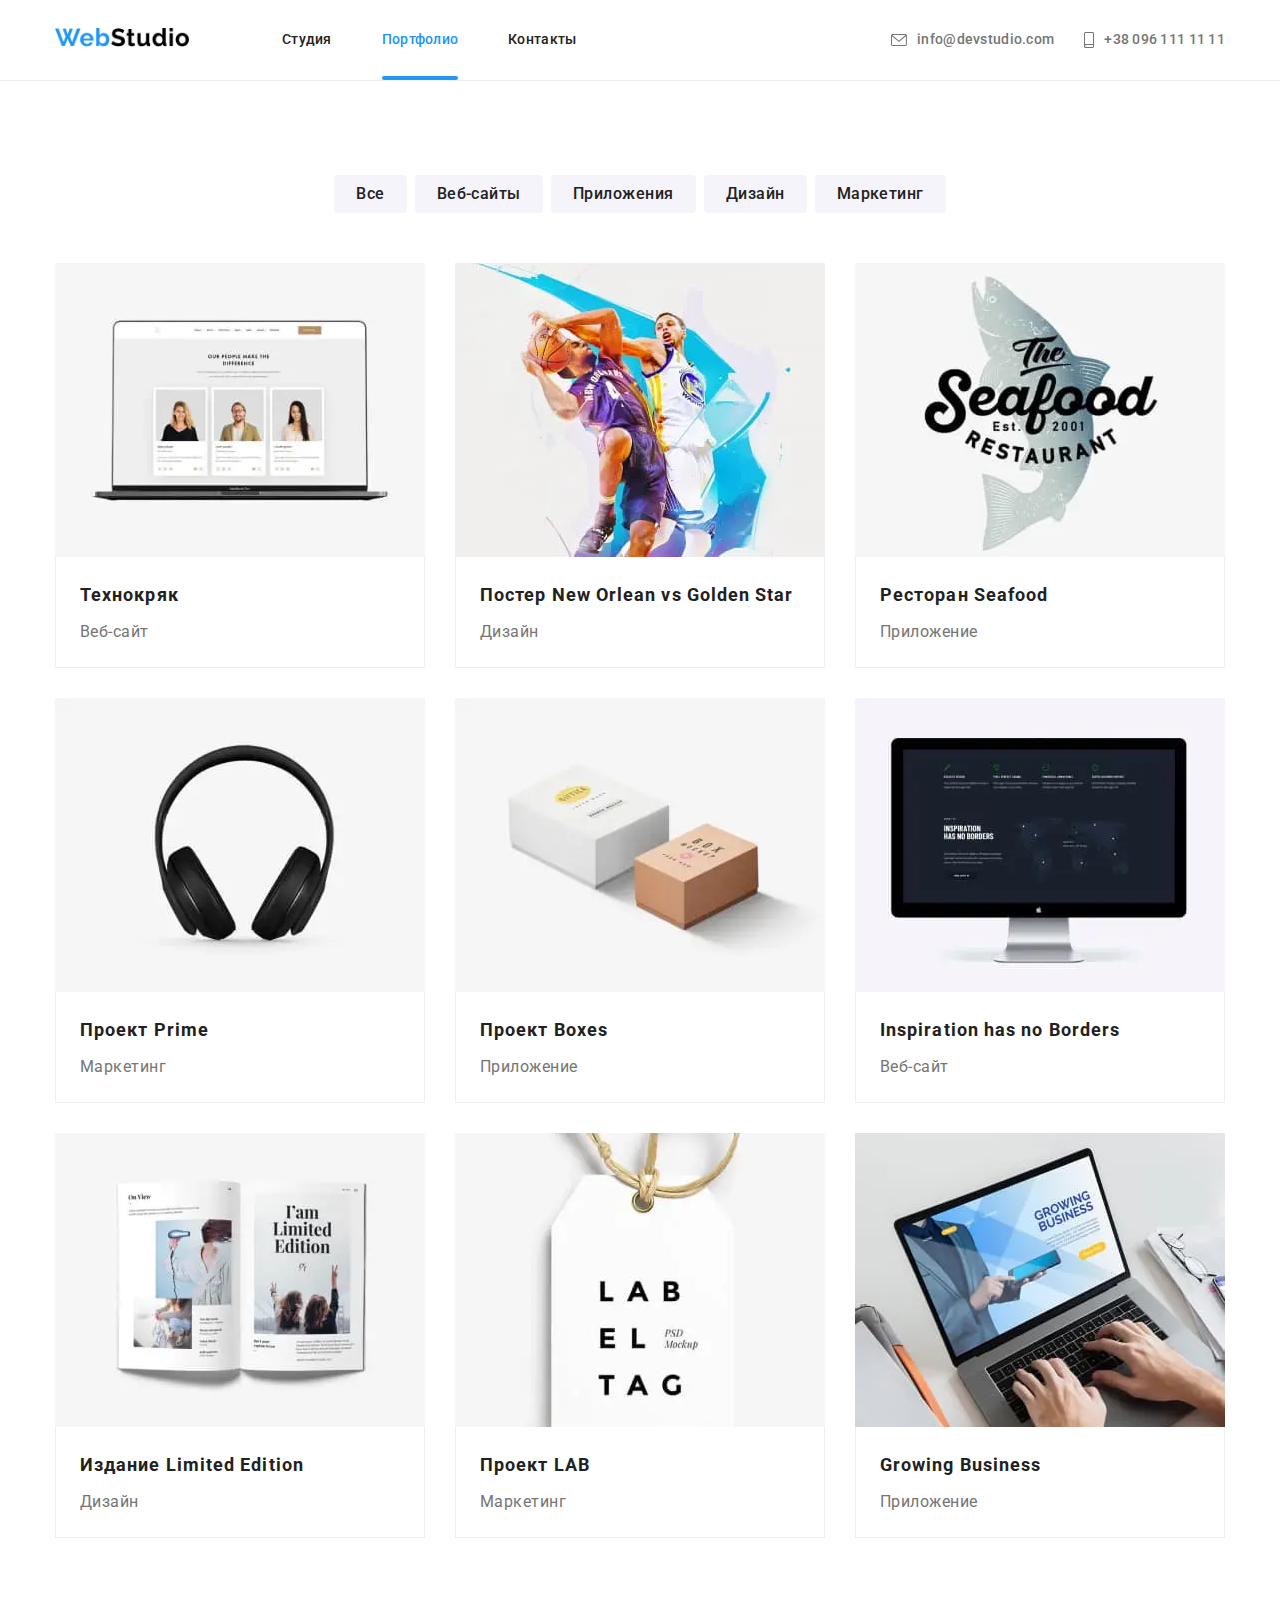
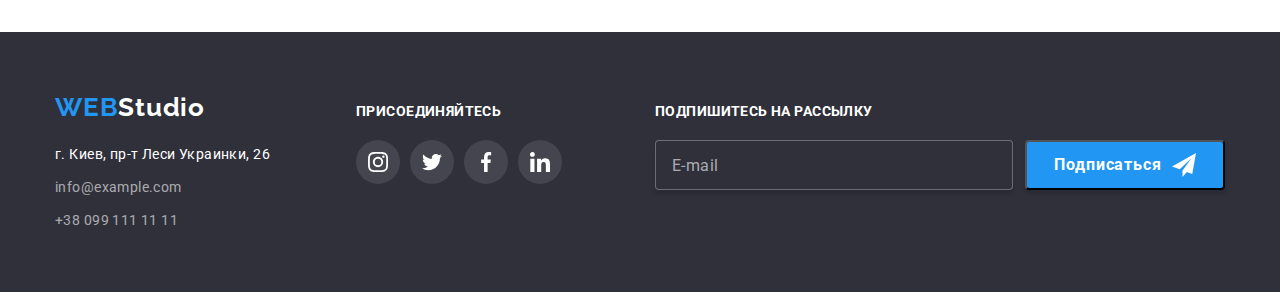
==== portfolio.html @ 41af7246 "try 1" ====
<!DOCTYPE html>
<html lang="ru">
  <head>
    <meta charset="UTF-8" />
    <meta name="viewport" content="width=device-width, initial-scale=1.0" />
    <title>Портфолио</title>
    <link rel="preconnect" href="https://fonts.gstatic.com" />
    <link href="https://fonts.googleapis.com/css2?family=Roboto:wght@100;400;500;700;900&display=swap" rel="stylesheet" />
    <link href="https://fonts.googleapis.com/css2?family=Raleway:wght@700&display=swap" rel="stylesheet" />
    <link rel="stylesheet" href="./css/mobile-first.min.css" />
  </head>
  <body>
    <!-- Шапка сайта -->
    <header class="header-border">
      <div class="container header">
        <!-- Логотип сайта-->
        <nav class="nav">
          <a href="./index.html"><img class="nav--logo" src="./images/WebStudio.jpg" alt="Logo" width="134" /></a>
          <button type="button" class="nav--button" aria-expanded="false" aria-controls="container-menu" data-menu-button>
            <svg class="nav--icon" width="40px" height="40px" aria-label="переключатель меню">
              <use class="nav--icon-menu" href="./images/menu-burger.svg#icon-menu_40px"></use>
              <use class="nav--icon-close" href="./images/menu-burger.svg#icon-close_40px"></use>
            </svg>
          </button>

          <!--Навигация по сайту-->
          <div class="container-menu" id="container-menu" data-menu>
            <div class="main-nav">
              <ul class="main-nav--list">
                <li class="main-nav--item"><a class="main-nav--link" href="./index.html">Студия</a></li>
                <li class="main-nav--item"><a class="main-nav--link main-nav--link_active" href="./portfolio.html">Портфолио</a></li>
                <li class="main-nav--item"><a class="main-nav--link" href="">Контакты</a></li>
              </ul>
            </div>
            <address class="contacts-header">
              <a class="contacts-header--link" href="mailto:info@devstudio.com">
                <svg class="contacts-header--icon envelope" width="16px" height="11px">
                  <use href="./images/symbol.svg#icon-envelope"></use>
                </svg>
                info@devstudio.com</a
              >
              <a class="contacts-header--link" href="tel:+380961111111">
                <svg class="contacts-header--icon smartphone" width="10px" height="15px">
                  <use href="./images/symbol.svg#icon-smartphone"></use>
                </svg>
                +38 096 111 11 11</a
              >
            </address>
          </div>
        </nav>
      </div>
    </header>
    <main class="portfolio">
      <div class="container">
        <h1 class="portfolio--title">Примеры работ</h1>
        <!-- Фильтр-->
        <div class="portfolio--buttons">
          <button class="portfolio--button" type="button">Все</button>
          <button class="portfolio--button" type="button">Веб-сайты</button>
          <button class="portfolio--button" type="button">Приложения</button>
          <button class="portfolio--button" type="button">Дизайн</button>
          <button class="portfolio--button" type="button">Маркетинг</button>
        </div>

        <!-- Галерея работ -->

        <h2 class="galery--title">Галерея работ</h2>
        <ul class="galery--list">
          <li class="galery--item">
            <a class="galery--link" href="##">
              <div class="description">
                <picture>
                  <source
                    srcset="./images/tehnokryak-370@1x.webp 1x, ./images/tehnokryak-370@2x.webp 2x"
                    media="(min-width:1200px)"
                    type="image/webp"
                  />

                  <source srcset="./images/tehnokryak-370@1x.jpg 1x, ./images/tehnokryak-370@2x.jpg 2x" media="(min-width:1200px)" />

                  <source
                    srcset="./images/tehnokryak-354@1x.webp 1x, ./images/tehnokryak-354@2x.webp 2x"
                    media="(min-width:768px)"
                    type="image/webp"
                  />

                  <source srcset="./images/tehnokryak-354@1x.jpg 1x, ./images/tehnokryak-354@2x.jpg 2x" media="(min-width:768px)" />

                  <source
                    srcset="./images/tehnokryak-450@1x.webp 1x, ./images/tehnokryak-450@2x.webp 2x"
                    media="(max-width:767px)"
                    type="image/webp"
                  />

                  <source srcset="./images/tehnokryak-450@1x.jpg 1x, ./images/tehnokryak-450@2x.jpg 2x" media="(max-width:767px)" />

                  <img src="./images/tehnokryak-450@1x.jpg" width="100%" alt="Технокряк" />
                </picture>
                <div class="description--info">
                  <p class="description--text">
                    Технокряк это современная площадка распространения коронавируса. Компании используют эту платформу для цифрового шпионажа и атак
                    на защищённые сервера конкурентов.
                  </p>
                </div>
              </div>
              <div class="galery--signature">
                <h3 class="galery--second-title">Технокряк</h3>
                <p class="galery--text">Веб-сайт</p>
              </div>
            </a>
          </li>
          <li class="galery--item">
            <a class="galery--link" href="##">
              <div class="description">
                <picture>
                  <source srcset="./images/nba-370@1x.webp 1x, ./images/nba-370@2x.webp 2x" media="(min-width:1200px)" type="image/webp" />

                  <source srcset="./images/nba-370@1x.jpg 1x, ./images/nba-370@2x.jpg 2x" media="(min-width:1200px)" />

                  <source srcset="./images/nba-354@1x.webp 1x, ./images/nba-354@2x.webp 2x" media="(min-width:768px)" type="image/webp" />

                  <source srcset="./images/nba-354@1x.jpg 1x, ./images/nba-354@2x.jpg 2x" media="(min-width:768px)" />

                  <source srcset="./images/nba-450@1x.webp 1x, ./images/nba-450@2x.webp 2x" media="(max-width:767px)" type="image/webp" />

                  <source srcset="./images/nba-450@1x.jpg 1x, ./images/nba-450@2x.jpg 2x" media="(max-width:767px)" />

                  <img src="./images/nba-450@1x.jpg" width="100%" alt="НБА" />
                </picture>
                <div class="description--info">
                  <p class="description--text">
                    Технокряк это современная площадка распространения коронавируса. Компании используют эту платформу для цифрового шпионажа и атак
                    на защищённые сервера конкурентов.
                  </p>
                </div>
              </div>
              <div class="galery--signature">
                <h3 class="galery--second-title">Постер New Orlean vs Golden Star</h3>
                <p class="galery--text">Дизайн</p>
              </div>
            </a>
          </li>
          <li class="galery--item">
            <a class="galery--link" href="##">
              <div class="description">
                <picture>
                  <source srcset="./images/seafood-370@1x.webp 1x, ./images/seafood-370@2x.webp 2x" media="(min-width:1200px)" type="image/webp" />

                  <source srcset="./images/seafood-370@1x.jpg 1x, ./images/seafood-370@2x.jpg 2x" media="(min-width:1200px)" />

                  <source srcset="./images/seafood-354@1x.webp 1x, ./images/seafood-354@2x.webp 2x" media="(min-width:768px)" type="image/webp" />

                  <source srcset="./images/seafood-354@1x.jpg 1x, ./images/seafood-354@2x.jpg 2x" media="(min-width:768px)" />

                  <source srcset="./images/seafood-450@1x.webp 1x, ./images/seafood-450@2x.webp 2x" media="(max-width:767px)" type="image/webp" />

                  <source srcset="./images/seafood-450@1x.jpg 1x, ./images/seafood-450@2x.jpg 2x" media="(max-width:767px)" />

                  <img src="./images/seafood-450@1x.jpg" width="100%" alt="ресторан" />
                </picture>
                <div class="description--info">
                  <p class="description--text">
                    Технокряк это современная площадка распространения коронавируса. Компании используют эту платформу для цифрового шпионажа и атак
                    на защищённые сервера конкурентов.
                  </p>
                </div>
              </div>

              <div class="galery--signature">
                <h3 class="galery--second-title">Ресторан Seafood</h3>
                <p class="galery--text">Приложение</p>
              </div>
            </a>
          </li>
          <li class="galery--item">
            <a class="galery--link" href="##">
              <div class="description">
                <picture>
                  <source srcset="./images/prime-370@1x.webp 1x, ./images/prime-370@2x.webp 2x" media="(min-width:1200px)" type="image/webp" />

                  <source srcset="./images/prime-370@1x.jpg 1x, ./images/prime-370@2x.jpg 2x" media="(min-width:1200px)" />

                  <source srcset="./images/prime-354@1x.webp 1x, ./images/prime-354@2x.webp 2x" media="(min-width:768px)" type="image/webp" />

                  <source srcset="./images/prime-354@1x.jpg 1x, ./images/prime-354@2x.jpg 2x" media="(min-width:768px)" />

                  <source srcset="./images/prime-450@1x.webp 1x, ./images/prime-450@2x.webp 2x" media="(max-width:767px)" type="image/webp" />

                  <source srcset="./images/prime-450@1x.jpg 1x, ./images/prime-450@2x.jpg 2x" media="(max-width:767px)" />

                  <img src="./images/prime-450@1x.jpg" width="100%" alt="наушники" />
                </picture>
                <div class="description--info">
                  <p class="description--text">
                    Технокряк это современная площадка распространения коронавируса. Компании используют эту платформу для цифрового шпионажа и атак
                    на защищённые сервера конкурентов.
                  </p>
                </div>
              </div>
              <div class="galery--signature">
                <h3 class="galery--second-title">Проект Prime</h3>
                <p class="galery--text">Маркетинг</p>
              </div>
            </a>
          </li>
          <li class="galery--item">
            <a class="galery--link" href="##">
              <div class="description">
                <picture>
                  <source srcset="./images/boxes-370@1x.webp 1x, ./images/boxes-370@2x.webp 2x" media="(min-width:1200px)" type="image/webp" />

                  <source srcset="./images/boxes-370@1x.jpg 1x, ./images/boxes-370@2x.jpg 2x" media="(min-width:1200px)" />

                  <source srcset="./images/boxes-354@1x.webp 1x, ./images/boxes-354@2x.webp 2x" media="(min-width:768px)" type="image/webp" />

                  <source srcset="./images/boxes-354@1x.jpg 1x, ./images/boxes-354@2x.jpg 2x" media="(min-width:768px)" />

                  <source srcset="./images/boxes-450@1x.webp 1x, ./images/boxes-450@2x.webp 2x" media="(max-width:767px)" type="image/webp" />

                  <source srcset="./images/boxes-450@1x.jpg 1x, ./images/boxes-450@2x.jpg 2x" media="(max-width:767px)" />

                  <img src="./images/boxes-450@1x.jpg" width="100%" alt="коробки" />
                </picture>
                <div class="description--info">
                  <p class="description--text">
                    Технокряк это современная площадка распространения коронавируса. Компании используют эту платформу для цифрового шпионажа и атак
                    на защищённые сервера конкурентов.
                  </p>
                </div>
              </div>
              <div class="galery--signature">
                <h3 class="galery--second-title">Проект Boxes</h3>
                <p class="galery--text">Приложение</p>
              </div>
            </a>
          </li>
          <li class="galery--item">
            <a class="galery--link" href="##">
              <div class="description">
                <picture>
                  <source
                    srcset="./images/inspiration-370@1x.webp 1x, ./images/inspiration-370@2x.webp 2x"
                    media="(min-width:1200px)"
                    type="image/webp"
                  />

                  <source srcset="./images/inspiration-370@1x.jpg 1x, ./images/inspiration-370@2x.jpg 2x" media="(min-width:1200px)" />

                  <source
                    srcset="./images/inspiration-354@1x.webp 1x, ./images/inspiration-354@2x.webp 2x"
                    media="(min-width:768px)"
                    type="image/webp"
                  />

                  <source srcset="./images/inspiration-354@1x.jpg 1x, ./images/inspiration-354@2x.jpg 2x" media="(min-width:768px)" />

                  <source
                    srcset="./images/inspiration-450@1x.webp 1x, ./images/inspiration-450@2x.webp 2x"
                    media="(max-width:767px)"
                    type="image/webp"
                  />

                  <source srcset="./images/inspiration-450@1x.jpg 1x, ./images/inspiration-450@2x.jpg 2x" media="(max-width:767px)" />

                  <img src="./images/inspiration-450@1x.jpg" width="100%" alt="моноблок" />
                </picture>
                <div class="description--info">
                  <p class="description--text">
                    Технокряк это современная площадка распространения коронавируса. Компании используют эту платформу для цифрового шпионажа и атак
                    на защищённые сервера конкурентов.
                  </p>
                </div>
              </div>
              <div class="galery--signature">
                <h3 class="galery--second-title">Inspiration has no Borders</h3>
                <p class="galery--text">Веб-сайт</p>
              </div>
            </a>
          </li>
          <li class="galery--item">
            <a class="galery--link" href="##">
              <div class="description">
                <picture>
                  <source srcset="./images/limited-370@1x.webp 1x, ./images/limited-370@2x.webp 2x" media="(min-width:1200px)" type="image/webp" />

                  <source srcset="./images/limited-370@1x.jpg 1x, ./images/limited-370@2x.jpg 2x" media="(min-width:1200px)" />

                  <source srcset="./images/limited-354@1x.webp 1x, ./images/limited-354@2x.webp 2x" media="(min-width:768px)" type="image/webp" />

                  <source srcset="./images/limited-354@1x.jpg 1x, ./images/limited-354@2x.jpg 2x" media="(min-width:768px)" />

                  <source srcset="./images/limited-450@1x.webp 1x, ./images/limited-450@2x.webp 2x" media="(max-width:767px)" type="image/webp" />

                  <source srcset="./images/limited-450@1x.jpg 1x, ./images/limited-450@2x.jpg 2x" media="(max-width:767px)" />

                  <img src="./images/limited-450@1x.jpg" width="100%" alt="книга" />
                </picture>
                <div class="description--info">
                  <p class="description--text">
                    Технокряк это современная площадка распространения коронавируса. Компании используют эту платформу для цифрового шпионажа и атак
                    на защищённые сервера конкурентов.
                  </p>
                </div>
              </div>

              <div class="galery--signature">
                <h3 class="galery--second-title">Издание Limited Edition</h3>
                <p class="galery--text">Дизайн</p>
              </div>
            </a>
          </li>
          <li class="galery--item">
            <a class="galery--link" href="##">
              <div class="description">
                <picture>
                  <source srcset="./images/lab-370@1x.webp 1x, ./images/lab-370@2x.webp 2x" media="(min-width:1200px)" type="image/webp" />

                  <source srcset="./images/lab-370@1x.jpg 1x, ./images/lab-370@2x.jpg 2x" media="(min-width:1200px)" />

                  <source srcset="./images/lab-354@1x.webp 1x, ./images/lab-354@2x.webp 2x" media="(min-width:768px)" type="image/webp" />

                  <source srcset="./images/lab-354@1x.jpg 1x, ./images/lab-354@2x.jpg 2x" media="(min-width:768px)" />

                  <source srcset="./images/lab-450@1x.webp 1x, ./images/lab-450@2x.webp 2x" media="(max-width:767px)" type="image/webp" />

                  <source srcset="./images/lab-450@1x.jpg 1x, ./images/lab-450@2x.jpg 2x" media="(max-width:767px)" />

                  <img src="./images/lab-450@1x.jpg" width="100%" alt="этикетка" />
                </picture>
                <div class="description--info">
                  <p class="description--text">
                    Технокряк это современная площадка распространения коронавируса. Компании используют эту платформу для цифрового шпионажа и атак
                    на защищённые сервера конкурентов.
                  </p>
                </div>
              </div>

              <div class="galery--signature">
                <h3 class="galery--second-title">Проект LAB</h3>
                <p class="galery--text">Маркетинг</p>
              </div>
            </a>
          </li>
          <li class="galery--item">
            <a class="galery--link" href="##">
              <div class="description">
                <picture>
                  <source srcset="./images/growing-370@1x.webp 1x, ./images/growing-370@2x.webp 2x" media="(min-width:1200px)" type="image/webp" />

                  <source srcset="./images/growing-370@1x.jpg 1x, ./images/growing-370@2x.jpg 2x" media="(min-width:1200px)" />

                  <source srcset="./images/growing-354@1x.webp 1x, ./images/growing-354@2x.webp 2x" media="(min-width:768px)" type="image/webp" />

                  <source srcset="./images/growing-354@1x.jpg 1x, ./images/growing-354@2x.jpg 2x" media="(min-width:768px)" />

                  <source srcset="./images/growing-450@1x.webp 1x, ./images/growing-450@2x.webp 2x" media="(max-width:767px)" type="image/webp" />

                  <source srcset="./images/growing-450@1x.jpg 1x, ./images/growing-450@2x.jpg 2x" media="(max-width:767px)" />

                  <img src="./images/growing-450@1x.jpg" width="100%" alt="ноутбук" />
                </picture>
                <div class="description--info">
                  <p class="description--text">
                    Технокряк это современная площадка распространения коронавируса. Компании используют эту платформу для цифрового шпионажа и атак
                    на защищённые сервера конкурентов.
                  </p>
                </div>
              </div>

              <div class="galery--signature">
                <h3 class="galery--second-title">Growing Business</h3>
                <p class="galery--text">Приложение</p>
              </div>
            </a>
          </li>
        </ul>
      </div>
    </main>
    <!-- Подвал сайта-->
    <footer class="footer">
      <div class="container">
        <div class="footer--wrapper">
          <div class="footer--wrapper-second">
            <div class="block-address">
              <a class="footer--logo" href="./index.html"><span class="footer--design-logo">WEB</span>Studio</a>
              <address class="address">
                <p class="adress--text">г. Киев, пр-т Леси Украинки, 26</p>
                <a class="adress--link" href="mailto:info@example.com">info@example.com</a>
                <a class="adress--link" href="tel:+380991111111">+38 099 111 11 11</a>
              </address>
            </div>
            <div class="social">
              <h3 class="social--title">присоединяйтесь</h3>
              <a class="social--link" href="">
                <svg class="social--icon" width="20px" height="20">
                  <use href="./images/symbol.svg#icon-instagram-1"></use>
                </svg>
              </a>
              <a class="social--link" href="">
                <svg class="social--icon" width="20px" height="20">
                  <use href="./images/symbol.svg#icon-twitter-1"></use>
                </svg>
              </a>
              <a class="social--link" href="">
                <svg class="social--icon" width="20px" height="20">
                  <use href="./images/symbol.svg#icon-facebook-1"></use>
                </svg>
              </a>
              <a class="social--link" href="">
                <svg class="social--icon" width="20px" height="20">
                  <use href="./images/symbol.svg#icon-linkedin-1"></use>
                </svg>
              </a>
            </div>
          </div>
          <div class="subscription">
            <b class="subscription--text">Подпишитесь на рассылку</b>
            <form action="" class="subscription--form">
              <input type="email" name="email" placeholder="E-mail" class="subscription--email" />
              <button class="subscription--button" type="submit">Подписаться</button>
            </form>
          </div>
        </div>
      </div>
    </footer>
    <script src="./js/menu.js"></script>
  </body>
</html>
---- css/mobile-first.min.css ----
/*! modern-normalize v1.0.0 | MIT License | https://github.com/sindresorhus/modern-normalize */*,*::before,*::after{-webkit-box-sizing:border-box;box-sizing:border-box}:root{-moz-tab-size:4;-o-tab-size:4;tab-size:4}html{line-height:1.15;-webkit-text-size-adjust:100%}body{margin:0}body{font-family:system-ui,-apple-system,"Segoe UI",Roboto,Helvetica,Arial,sans-serif,"Apple Color Emoji","Segoe UI Emoji"}hr{height:0;color:inherit}abbr[title]{-webkit-text-decoration:underline dotted;text-decoration:underline dotted}b,strong{font-weight:bolder}code,kbd,samp,pre{font-family:ui-monospace, SFMono-Regular, Consolas, 'Liberation Mono', Menlo, monospace;font-size:1em}small{font-size:80%}sub,sup{font-size:75%;line-height:0;position:relative;vertical-align:baseline}sub{bottom:-0.25em}sup{top:-0.5em}table{text-indent:0;border-color:inherit}button,input,optgroup,select,textarea{font-family:inherit;font-size:100%;line-height:1.15;margin:0}button,select{text-transform:none}button,[type='button'],[type='reset'],[type='submit']{-webkit-appearance:button}::-moz-focus-inner{border-style:none;padding:0}:-moz-focusring{outline:1px dotted ButtonText}:-moz-ui-invalid{box-shadow:none}legend{padding:0}progress{vertical-align:baseline}::-webkit-inner-spin-button,::-webkit-outer-spin-button{height:auto}[type='search']{-webkit-appearance:textfield;outline-offset:-2px}::-webkit-search-decoration{-webkit-appearance:none}::-webkit-file-upload-button{-webkit-appearance:button;font:inherit}summary{display:list-item}ul{list-style:none}a{text-decoration:none}body{font-family:Roboto,sans-serif}.footer--logo,.header--logo{font-family:Raleway,sans-serif}.container{max-width:480px;padding-left:15px;padding-right:15px;margin-left:auto;margin-right:auto}@media screen and (min-width: 768px){.container{max-width:768px}}@media screen and (min-width: 1200px){.container{max-width:1200px}}body.modal-open{overflow:hidden}.header-border{border-bottom:1px solid #ececec}.container.header{position:relative;padding-top:16px;padding-bottom:16px}@media screen and (min-width: 768px){.container.header{padding-top:0;padding-bottom:0}}.header--design-logo{color:#2196f3}.header--logo{display:inline-block;color:#000000;font-style:normal;font-weight:700;font-size:24px;line-height:1.17;letter-spacing:0.03em}@media screen and (min-width: 1200px){.header--logo{font-size:26px;line-height:1.19}}.nav--icon-close{display:none}.nav--button.is-open .nav--icon-close{display:block}.nav--button.is-open .nav--icon-menu{display:none}.container-menu{z-index:9;background:#ffffff}@media screen and (max-width: 767px){.container-menu{display:none;position:absolute;top:100%;left:0;width:100%;padding-top:60px;padding-bottom:60px;text-align:center;-webkit-box-shadow:0px 4px 8px rgba(0,0,0,0.04),0px 2px 4px rgba(0,0,0,0.08),0px 1px 3px rgba(0,0,0,0.16);box-shadow:0px 4px 8px rgba(0,0,0,0.04),0px 2px 4px rgba(0,0,0,0.08),0px 1px 3px rgba(0,0,0,0.16)}.container-menu.is-open{display:block}}@media screen and (min-width: 768px){.container-menu{display:-webkit-box;display:-ms-flexbox;display:flex;-webkit-box-flex:1;-ms-flex-positive:1;flex-grow:1}}.nav{display:-webkit-box;display:-ms-flexbox;display:flex;-webkit-box-align:center;-ms-flex-align:center;align-items:center;-webkit-box-pack:justify;-ms-flex-pack:justify;justify-content:space-between}.nav--button{display:-webkit-inline-box;display:-ms-inline-flexbox;display:inline-flex;margin:0;padding:0;background-position:center;border:none;background-color:transparent}.nav--button:hover,.nav--button:focus{color:#2196f3}@media screen and (min-width: 768px){.nav--button{display:none}}.nav--icon{display:block;background-position:50% 50%;-webkit-box-pack:center;-ms-flex-pack:center;justify-content:center;text-align:center;fill:currentColor}.main-nav--list{margin:0;padding:0}@media screen and (min-width: 768px){.main-nav--list{display:-webkit-box;display:-ms-flexbox;display:flex;margin-left:88px}}@media screen and (min-width: 1200px){.main-nav--list{margin-left:93px}}@media screen and (min-width: 768px){.main-nav--item{margin-right:50px}.main-nav--item:last-child{margin-right:0}}.main-nav--link{display:inline-block;padding-bottom:12px;margin-bottom:40px;font-weight:500;font-size:18px;line-height:1.17;letter-spacing:0.02em;color:#212121;-webkit-transition:250ms cubic-bezier(0.4, 0, 0.2, 1);transition:250ms cubic-bezier(0.4, 0, 0.2, 1)}.main-nav--link:hover,.main-nav--link:focus{color:#2196f3}@media screen and (min-width: 768px){.main-nav--link{display:block;padding-top:32px;padding-bottom:32px;margin:0;font-size:14px;line-height:1.14}}.main-nav--link_active{color:#2196f3;position:relative}.main-nav--link_active::after{position:absolute;content:'';width:100%;height:4px;left:0;bottom:0;background:#2196f3;border-radius:2px}@media screen and (min-width: 768px){.contacts-header{margin-left:84px;margin-top:21px}}@media screen and (min-width: 1200px){.contacts-header{display:-webkit-box;display:-ms-flexbox;display:flex;margin-left:auto;margin-top:0}}.contacts-header--link{display:block;font-style:normal;font-weight:500;font-size:18px;line-height:1.17;letter-spacing:0.02em;color:#757575}.contacts-header--link:first-child{margin-top:20px;margin-bottom:16px}@media screen and (min-width: 768px){.contacts-header--link{font-size:12px;-webkit-transition:250ms cubic-bezier(0.4, 0, 0.2, 1);transition:250ms cubic-bezier(0.4, 0, 0.2, 1)}.contacts-header--link:first-child{margin-top:0;margin-bottom:10px}}@media screen and (min-width: 1200px){.contacts-header--link{display:-webkit-box;display:-ms-flexbox;display:flex;-webkit-box-align:center;-ms-flex-align:center;align-items:center;font-size:14px;line-height:1.14;-webkit-transition:250ms cubic-bezier(0.4, 0, 0.2, 1);transition:250ms cubic-bezier(0.4, 0, 0.2, 1)}.contacts-header--link:first-child{margin-bottom:0}.contacts-header--link+.contacts-header--link{margin-left:30px}.contacts-header--link:hover,.contacts-header--link:focus{color:#2196f3}}.contacts-header--icon{margin-right:6px;fill:currentColor}@media screen and (min-width: 768px){.contacts-header--icon{margin-right:4px}.contacts-header--icon.envelope{width:14px;height:10px}.contacts-header--icon.smartphone{width:10px;height:14px}}@media screen and (min-width: 1200px){.contacts-header--icon{margin-right:10px;fill:currentColor}.contacts-header--icon.envelope{width:16px;height:12px}.contacts-header--icon.smartphone{width:10px;height:16px}}.hero{margin-left:auto;margin-right:auto;padding:118px 0px;background-image:-webkit-gradient(linear, left top, left bottom, from(rgba(47,48,58,0.4)), to(rgba(47,48,58,0.4))),url("../images/hero-480@1x.jpg");background-image:linear-gradient(rgba(47,48,58,0.4), rgba(47,48,58,0.4)),url("../images/hero-480@1x.jpg");max-width:1600px;background-repeat:no-repeat;background-size:cover;text-align:center}@media screen and (min-width: 1200px){.hero{padding:200px 0px}}@media screen and (min-width: 769px){.hero{background-image:-webkit-gradient(linear, left top, left bottom, from(rgba(47,48,58,0.4)), to(rgba(47,48,58,0.4))),url("../images/hero-1600@1x.jpg");background-image:linear-gradient(rgba(47,48,58,0.4), rgba(47,48,58,0.4)),url("../images/hero-1600@1x.jpg")}}@media screen and (min-width: 481px) and (max-width: 768px){.hero{background-image:-webkit-gradient(linear, left top, left bottom, from(rgba(47,48,58,0.4)), to(rgba(47,48,58,0.4))),url("../images/hero-768@1x.jpg");background-image:linear-gradient(rgba(47,48,58,0.4), rgba(47,48,58,0.4)),url("../images/hero-768@1x.jpg")}}@media screen and (min-device-pixel-ratio: 2), screen and (-webkit-min-device-pixel-ratio: 2), screen and (min-resolution: 192dpi), screen and (min-resolution: 2dppx){.hero{background-image:-webkit-gradient(linear, left top, left bottom, from(rgba(47,48,58,0.4)), to(rgba(47,48,58,0.4))),url("../images/hero-480@2x.jpg");background-image:linear-gradient(rgba(47,48,58,0.4), rgba(47,48,58,0.4)),url("../images/hero-480@2x.jpg")}}@media screen and (min-device-pixel-ratio: 2) and (min-width: 481px) and (max-width: 768px), screen and (-webkit-min-device-pixel-ratio: 2) and (min-width: 481px) and (max-width: 768px), screen and (min-resolution: 192dpi) and (min-width: 481px) and (max-width: 768px), screen and (min-resolution: 2dppx) and (min-width: 481px) and (max-width: 768px){.hero{background-image:-webkit-gradient(linear, left top, left bottom, from(rgba(47,48,58,0.4)), to(rgba(47,48,58,0.4))),url("../images/hero-768@2x.jpg");background-image:linear-gradient(rgba(47,48,58,0.4), rgba(47,48,58,0.4)),url("../images/hero-768@2x.jpg")}}@media screen and (min-device-pixel-ratio: 2) and (min-width: 769px), screen and (-webkit-min-device-pixel-ratio: 2) and (min-width: 769px), screen and (min-resolution: 192dpi) and (min-width: 769px), screen and (min-resolution: 2dppx) and (min-width: 769px){.hero{background-image:-webkit-gradient(linear, left top, left bottom, from(rgba(47,48,58,0.4)), to(rgba(47,48,58,0.4))),url("../images/hero-1600@2x.jpg");background-image:linear-gradient(rgba(47,48,58,0.4), rgba(47,48,58,0.4)),url("../images/hero-1600@2x.jpg")}}@media screen and (min-device-pixel-ratio: 3), screen and (-webkit-min-device-pixel-ratio: 3), screen and (min-resolution: 288dpi), screen and (min-resolution: 3dppx){.hero{background-image:-webkit-gradient(linear, left top, left bottom, from(rgba(47,48,58,0.4)), to(rgba(47,48,58,0.4))),url("../images/hero-480@3x.jpg");background-image:linear-gradient(rgba(47,48,58,0.4), rgba(47,48,58,0.4)),url("../images/hero-480@3x.jpg")}}@media screen and (min-device-pixel-ratio: 3) and (min-width: 481px) and (max-width: 768px), screen and (-webkit-min-device-pixel-ratio: 3) and (min-width: 481px) and (max-width: 768px), screen and (min-resolution: 288dpi) and (min-width: 481px) and (max-width: 768px), screen and (min-resolution: 3dppx) and (min-width: 481px) and (max-width: 768px){.hero{background-image:-webkit-gradient(linear, left top, left bottom, from(rgba(47,48,58,0.4)), to(rgba(47,48,58,0.4))),url("../images/hero-768@3x.jpg");background-image:linear-gradient(rgba(47,48,58,0.4), rgba(47,48,58,0.4)),url("../images/hero-768@3x.jpg")}}@media screen and (min-device-pixel-ratio: 3) and (min-width: 769px), screen and (-webkit-min-device-pixel-ratio: 3) and (min-width: 769px), screen and (min-resolution: 288dpi) and (min-width: 769px), screen and (min-resolution: 3dppx) and (min-width: 769px){.hero{background-image:-webkit-gradient(linear, left top, left bottom, from(rgba(47,48,58,0.4)), to(rgba(47,48,58,0.4))),url("../images/hero-1600@3x.jpg");background-image:linear-gradient(rgba(47,48,58,0.4), rgba(47,48,58,0.4)),url("../images/hero-1600@3x.jpg")}}.hero--title{margin-left:auto;margin-right:auto;margin-top:0px;margin-bottom:30px;max-width:360px;font-style:normal;font-weight:900;font-size:26px;line-height:1.62;letter-spacing:0.06em;text-transform:uppercase;color:#fff}@media screen and (min-width: 1200px){.hero--title{min-width:696px;font-size:44px;line-height:1.37}}.hero--button{padding:10px 32px;min-width:200px;border:none;border-radius:4px;color:#fff;background:#2196f3;-webkit-box-shadow:0px 4px 4px rgba(0,0,0,0.15);box-shadow:0px 4px 4px rgba(0,0,0,0.15);font-weight:700;font-size:16px;line-height:1.88;letter-spacing:0.06em}@media screen and (min-width: 1200px){.hero--button:hover,.hero--button:focus{outline:none;cursor:pointer}}.backdrop{padding:94px 15px;z-index:999;position:fixed;top:0;left:0;width:100%;height:100%;background-color:rgba(0,0,0,0.2);opacity:1;-webkit-transition:opacity 250ms cubic-bezier(0.4, 0, 0.2, 1);transition:opacity 250ms cubic-bezier(0.4, 0, 0.2, 1);overflow-y:scroll}@media screen and (min-width: 768px){.backdrop{padding:0}}.backdrop_is-hidden{opacity:0;pointer-events:none}.backdrop_is-hidden .modal{-webkit-transform:scale(0.8);transform:scale(0.8)}@media screen and (min-width: 768px){.backdrop_is-hidden .modal{-webkit-transform:translate(-50%, -50%) scale(0.8);transform:translate(-50%, -50%) scale(0.8)}}.modal{position:relative;padding:40px;background-color:#fff;border-radius:4px;-webkit-box-shadow:0px 1px 3px rgba(0,0,0,0.12),0px 1px 1px rgba(0,0,0,0.14),0px 2px 1px rgba(0,0,0,0.2);box-shadow:0px 1px 3px rgba(0,0,0,0.12),0px 1px 1px rgba(0,0,0,0.14),0px 2px 1px rgba(0,0,0,0.2);-webkit-transform:scale(1);transform:scale(1);-webkit-transition:250ms cubic-bezier(0.4, 0, 0.2, 1);transition:250ms cubic-bezier(0.4, 0, 0.2, 1)}@media screen and (min-width: 768px){.modal{position:absolute;top:50%;left:50%;width:450px;-webkit-transform:translate(-50%, -50%) scale(1);transform:translate(-50%, -50%) scale(1)}}@media screen and (min-width: 1200px){.modal{width:528px}}.modal--text{display:inline-block;margin-bottom:12px;font-style:bold;font-weight:700;font-size:20px;line-height:1.15;text-align:center;letter-spacing:0.03em;color:#212121}.modal--exit-btn{display:-webkit-box;display:-ms-flexbox;display:flex;position:absolute;top:0;right:0;margin-top:8px;margin-right:8px;width:30px;height:30px;border:1px solid rgba(0,0,0,0.1);border-radius:50%;background-color:#fff;cursor:pointer;-webkit-transition:250ms cubic-bezier(0.4, 0, 0.2, 1);transition:250ms cubic-bezier(0.4, 0, 0.2, 1)}.modal--exit-btn:hover,.modal--exit-btn:focus{color:#2196f3;cursor:pointer}.modal--icon{margin:auto;fill:currentColor}.input-block{position:relative}.input-block--icon{margin-left:12px;position:absolute;top:50%;left:0;-webkit-transform:translateY(-50%);transform:translateY(-50%)}.form{margin:auto}@media screen and (min-width: 1200px){.form{width:448px}}.form-section{margin-bottom:10px;text-align:left}.form-section--name{display:inline-block;margin-bottom:4px;font-style:normal;font-weight:400;font-size:12px;line-height:1.185;letter-spacing:0.01em;color:#757575}.input-block--input{padding-left:42px;border:1px solid rgba(33,33,33,0.2);-webkit-box-sizing:border-box;box-sizing:border-box;border-radius:4px;height:40px;width:100%}.input-block--input:focus{border:1px solid #2196f3;outline:none}.input-block--input:focus+.input-block--icon{fill:#2196f3}.form-section--textarea{resize:none;width:100%;height:120px;padding:12px 16px;border:1px solid rgba(33,33,33,0.2);-webkit-box-sizing:border-box;box-sizing:border-box;border-radius:4px}.form-section--textarea:focus{border:1px solid #2196f3;outline:none}.form-section--textarea::-webkit-input-placeholder{font-style:normal;font-weight:400;font-size:12px;line-height:1.166;letter-spacing:0.01em;color:rgba(117,117,117,0.5)}.form-section--textarea:-ms-input-placeholder{font-style:normal;font-weight:400;font-size:12px;line-height:1.166;letter-spacing:0.01em;color:rgba(117,117,117,0.5)}.form-section--textarea::-ms-input-placeholder{font-style:normal;font-weight:400;font-size:12px;line-height:1.166;letter-spacing:0.01em;color:rgba(117,117,117,0.5)}.form-section--textarea::placeholder{font-style:normal;font-weight:400;font-size:12px;line-height:1.166;letter-spacing:0.01em;color:rgba(117,117,117,0.5)}.checkbox{display:-webkit-box;display:-ms-flexbox;display:flex;margin-top:20px;margin-bottom:30px;-webkit-box-align:center;-ms-flex-align:center;align-items:center;font-weight:400;font-size:12px;line-height:1.16;letter-spacing:0.03em;color:#757575;-webkit-transition:250ms cubic-bezier(0.4, 0, 0.2, 1);transition:250ms cubic-bezier(0.4, 0, 0.2, 1)}@media screen and (min-width: 1200px){.checkbox{font-size:14px;line-height:1.72;-webkit-box-pack:center;-ms-flex-pack:center;justify-content:center}}.checkbox--input{appearance:none;-webkit-appearance:none;-moz-appearance:none}.checkbox--input:checked+.checkbox--custom-box{background-image:url(../images/icon-check-on.svg);background-size:contain;cursor:pointer;background-repeat:no-repeat}.checkbox--input:focus+.checkbox--custom-box{-webkit-box-sizing:content-box;box-sizing:content-box}.checkbox--custom-box{display:-webkit-inline-box;display:-ms-inline-flexbox;display:inline-flex;width:16px;height:15px;margin-right:7px;background-image:url(../images/icon-check-off.svg);fill:#212121;background-size:contain;background-repeat:no-repeat;cursor:pointer;-webkit-transition:250ms cubic-bezier(0.4, 0, 0.2, 1);transition:250ms cubic-bezier(0.4, 0, 0.2, 1)}.checkbox--link{color:#2196f3;text-decoration:underline;text-decoration-skip-ink:none}.form-btn{padding:10px 55px;font-style:normal;font-weight:700;font-size:16px;line-height:1.875;-webkit-box-align:center;-ms-flex-align:center;align-items:center;text-align:center;letter-spacing:0.06em;color:#fff;background:#2196f3;border:none;-webkit-box-shadow:0px 4px 4px rgba(0,0,0,0.15);box-shadow:0px 4px 4px rgba(0,0,0,0.15);border-radius:4px}.advantages{padding:60px 0px}@media screen and (min-width: 1200px){.advantages{padding:94px 0px}}.advantages--list{padding:0;margin:0}@media screen and (min-width: 768px){.advantages--list{display:-webkit-box;display:-ms-flexbox;display:flex;-ms-flex-wrap:wrap;flex-wrap:wrap}}.advantages--item{width:100%;margin-bottom:30px}@media screen and (min-width: 768px){.advantages--item{width:354px;margin-right:30px}}@media screen and (min-width: 768px) and (max-width: 1199px){.advantages--item:nth-child(2n){margin-right:0px}.advantages--item:nth-last-child(-n+2){margin-bottom:0}}@media screen and (min-width: 1200px){.advantages--item{width:270px;margin-bottom:0}.advantages--item:last-child{margin-right:0}}.advantages--block-icon{display:-webkit-box;display:-ms-flexbox;display:flex;margin-bottom:30px;background-color:#f5f4fa;width:100%;height:120px}.advantages--icon{margin:auto;width:70px;height:70px}.advantages--second-title{margin-top:0px;margin-bottom:10px;font-style:normal;font-weight:bold;font-size:14px;line-height:1.14;text-align:center;letter-spacing:0.03em;text-transform:uppercase;color:#212121}.advantages--text{margin-top:0px;margin-bottom:0px;color:#757575;font-style:normal;font-weight:400;font-size:14px;line-height:1.71;letter-spacing:0.03em}@media screen and (max-width: 1199px){.employment{display:none}}@media screen and (min-width: 1200px){.employment{padding-bottom:94px}.employment--list{display:-webkit-box;display:-ms-flexbox;display:flex;margin:0px;padding-left:0px}.employment--title{margin-top:0px;margin-bottom:50px;color:#212121;font-style:normal;font-weight:700;font-size:36px;line-height:1.17;text-align:center;letter-spacing:0.03em}.employment--item{margin-right:30px;position:relative}.employment--item:last-child{margin-right:0}.employment--text{display:-webkit-box;display:-ms-flexbox;display:flex;position:absolute;margin:0;bottom:0;left:0;width:100%;height:70px;-webkit-box-align:center;-ms-flex-align:center;align-items:center;-webkit-box-pack:center;-ms-flex-pack:center;justify-content:center;background:rgba(47,48,58,0.8);font-style:normal;font-weight:700;font-size:14px;line-height:1.14;letter-spacing:0.03em;text-transform:uppercase;color:#fff}}.about{background-color:#f5f4fa;margin-left:auto;margin-right:auto;padding:60px 0px}@media screen and (min-width: 1200px){.about{padding:94px 0px}}.about--title{margin-top:0px;margin-bottom:30px;color:#212121;font-style:normal;font-weight:700;font-size:28px;line-height:1.18;text-align:center;letter-spacing:0.03em}@media screen and (min-width: 1200px){.about--title{margin-bottom:50px;font-size:36px}}.about--list{margin-top:0px;padding-left:0px;margin-bottom:0px}@media screen and (min-width: 768px){.about--list{display:-webkit-box;display:-ms-flexbox;display:flex;-ms-flex-wrap:wrap;flex-wrap:wrap}}.about--item{margin-bottom:30px;max-width:450px;font-size:0;background-color:#fff;-webkit-box-shadow:0px 1px 3px rgba(0,0,0,0.12),0px 1px 1px rgba(0,0,0,0.14),0px 2px 1px rgba(0,0,0,0.2);box-shadow:0px 1px 3px rgba(0,0,0,0.12),0px 1px 1px rgba(0,0,0,0.14),0px 2px 1px rgba(0,0,0,0.2);border-radius:0px 0px 4px 4px;padding-bottom:24px}.about--item:last-child{margin-bottom:0}@media screen and (min-width: 768px){.about--item{margin-right:30px;width:354px}}@media screen and (min-width: 768px) and (max-width: 1199px){.about--item:nth-child(2n){margin-right:0}.about--item:nth-last-child(-n+2){margin-bottom:0}}@media screen and (min-width: 1200px){.about--item{width:270px;padding-bottom:30px;margin-bottom:0}.about--item:last-child{margin-right:0}}.about--second-title{margin-top:30px;margin-bottom:10px;color:#212121;font-style:normal;font-weight:500;font-size:16px;line-height:1.19;text-align:center;letter-spacing:0.03em}.about--text{margin-top:0px;margin-bottom:16px;color:#757575;font-style:normal;font-weight:400;font-size:16px;line-height:1.19;text-align:center;letter-spacing:0.03em}.about--icon-block{margin:auto;max-width:206px;font-size:0px}.about--link{display:-webkit-inline-box;display:-ms-inline-flexbox;display:inline-flex;margin-left:10px;width:44px;height:44px;border-radius:50%;border:none;color:#afb1b8}.about--link:first-child{margin-left:0px}@media screen and (min-width: 1200px){.about--link:hover,.about--link:focus{background-color:#2196f3;color:#ffffff}}.about--icon{fill:currentColor;margin:auto}.clients{padding:60px 0px}@media screen and (min-width: 1200px){.clients{padding:94px 0px}}.clients--title{margin:0px;margin-bottom:30px;color:#212121;font-style:normal;font-weight:700;font-size:28px;line-height:1.18;text-align:center;letter-spacing:0.03em}@media screen and (min-width: 1200px){.clients--title{margin-bottom:50px;font-size:36px}}.clients--block-clients{display:-webkit-box;display:-ms-flexbox;display:flex;-ms-flex-wrap:wrap;flex-wrap:wrap;-webkit-box-pack:justify;-ms-flex-pack:justify;justify-content:space-between}.clients--link{display:-webkit-box;display:-ms-flexbox;display:flex;padding:0px;margin-bottom:30px;height:90px;border:1px solid #afb1b8;border-radius:4px;background-color:transparent;color:#afb1b8;-webkit-transition:250ms cubic-bezier(0.4, 0, 0.2, 1);transition:250ms cubic-bezier(0.4, 0, 0.2, 1)}.clients--link:hover,.clients--link:focus{border:1px solid #2196f3;color:#2196f3}@media screen and (max-width: 767px){.clients--link{-ms-flex-preferred-size:calc((100% - 2 * 15px) / 2);flex-basis:calc((100% - 2 * 15px) / 2)}.clients--link:nth-last-child(-n+2){margin-bottom:0}}@media screen and (min-width: 768px) and (max-width: 1199px){.clients--link{-ms-flex-preferred-size:calc((100% - 4 * 15px) / 3);flex-basis:calc((100% - 4 * 15px) / 3)}.clients--link:nth-last-child(-n+3){margin-bottom:0}}@media screen and (min-width: 1200px){.clients--link{margin:0;width:170px}}.clients--icon{fill:currentColor;margin:auto}.footer{background-color:#2f303a;margin-left:auto;margin-right:auto;padding:60px 0px;text-align:center}@media screen and (min-width: 1200px){.footer{text-align:left}}.footer--design-logo{color:#2196f3}.footer--logo{display:inline-block;margin-bottom:20px;color:#fff;font-style:normal;font-weight:700;font-size:24px;line-height:1.17;letter-spacing:0.03em}@media screen and (min-width: 1200px){.footer--logo{font-size:26px;line-height:1.19}}.address{font-style:normal;font-weight:400;font-size:14px;line-height:1.7;letter-spacing:0.03em}@media screen and (min-width: 1200px){.address{display:-webkit-box;display:-ms-flexbox;display:flex;-webkit-box-orient:vertical;-webkit-box-direction:normal;-ms-flex-direction:column;flex-direction:column}}.adress--text{margin-top:0;margin-bottom:8px;color:#fff}@media screen and (min-width: 1200px){.adress--text{margin-bottom:9px;width:231px}}.adress--link{display:block;margin-bottom:8px;color:rgba(255,255,255,0.6)}.adress--link:hover{color: #2196f3;}.adress--link:focus{color: #2196f3;}.adress--link:last-child{margin-bottom:0px}@media screen and (min-width: 1200px){.adress--link{margin-bottom:9px;width:231px}}.social{font-size:0px;margin:60px 0px}@media screen and (min-width: 768px){.social{margin:0;margin-left:165px;margin-top:5px}}@media screen and (min-width: 1200px){.social{width:206px;height:80px;margin-top:12px;margin-left:70px}}.social--title{margin:0;margin-bottom:20px;font-weight:700;font-size:14px;line-height:1.14;letter-spacing:0.03em;text-transform:uppercase;color:#fff}.social--link{display:-webkit-inline-box;display:-ms-inline-flexbox;display:inline-flex;color:#fff;margin-right:10px;width:44px;height:44px;border-radius:50%;background:rgba(255,255,255,0.1)}.social--link:last-child{margin-right:0px}@media screen and (min-width: 1200px){.social--link:hover,.social--link:focus{background:#2196f3}}.social--icon{fill:currentColor;margin:auto}@media screen and (min-width: 1200px){.subscription{margin-top:12px;margin-left:93px;width:570px;height:86px}}.subscription--text{display:block;margin-bottom:20px;font-style:normal;font-weight:700;font-size:14px;line-height:1.14;letter-spacing:0.03em;text-transform:uppercase;color:#fff}.subscription--email{display:block;padding-left:16px;margin-bottom:20px;width:100%;height:50px;color:#fff;background-color:#2f303a;border:1px solid rgba(255,255,255,0.3);border-radius:4px;-webkit-box-shadow:0px 4px 4px rgba(0,0,0,0.15);box-shadow:0px 4px 4px rgba(0,0,0,0.15)}@media screen and (min-width: 768px){.subscription--email{width:450px;margin:auto;margin-bottom:20px}}@media screen and (min-width: 1200px){.subscription--email{margin:0;margin-right:12px;width:358px}}.subscription--email::-webkit-input-placeholder{font-style:400;font-weight:normal;font-size:16px;line-height:1.25;-webkit-box-align:center;align-items:center;letter-spacing:0.03em;color:rgba(255,255,255,0.6)}.subscription--email:-ms-input-placeholder{font-style:400;font-weight:normal;font-size:16px;line-height:1.25;-ms-flex-align:center;align-items:center;letter-spacing:0.03em;color:rgba(255,255,255,0.6)}.subscription--email::-ms-input-placeholder{font-style:400;font-weight:normal;font-size:16px;line-height:1.25;-ms-flex-align:center;align-items:center;letter-spacing:0.03em;color:rgba(255,255,255,0.6)}.subscription--email::placeholder{font-style:400;font-weight:normal;font-size:16px;line-height:1.25;-webkit-box-align:center;-ms-flex-align:center;align-items:center;letter-spacing:0.03em;color:rgba(255,255,255,0.6)}.subscription--button{cursor:pointer;display:-webkit-box;display:-ms-flexbox;display:flex;margin:auto;width:200px;height:50px;font-style:normal;font-weight:700;font-size:16px;line-height:1.875;-webkit-box-align:center;-ms-flex-align:center;align-items:center;text-align:center;letter-spacing:0.06em;-webkit-box-pack:center;-ms-flex-pack:center;justify-content:center;color:#fff;background:#2196f3;-webkit-box-shadow:0px 4px 4px rgba(0,0,0,0.15);box-shadow:0px 4px 4px rgba(0,0,0,0.15);border-radius:4px}.subscription--button::after{content:'';display:block;margin-left:10px;width:24px;height:24px;background-image:url(../images/icon-send.svg)}@media screen and (min-width: 1200px){.subscription--form{display:-webkit-box;display:-ms-flexbox;display:flex}}@media screen and (min-width: 768px){.footer--wrapper-second{display:-webkit-box;display:-ms-flexbox;display:flex;margin-left:76px;margin-bottom:60px}}@media screen and (min-width: 1200px){.footer--wrapper-second{margin:0}}@media screen and (min-width: 1200px){.footer--wrapper{display:-webkit-box;display:-ms-flexbox;display:flex}}.portfolio{padding:60px 0px}@media screen and (min-width: 1200px){.portfolio{padding:94px 0px}}.portfolio--title{display:none}.portfolio--buttons{display:-webkit-box;display:-ms-flexbox;display:flex;-ms-flex-wrap:wrap;flex-wrap:wrap;font-size:0;margin-bottom:40px}@media screen and (min-width: 768px){.portfolio--buttons{margin-bottom:30px;-webkit-box-pack:center;-ms-flex-pack:center;justify-content:center}}@media screen and (min-width: 1200px){.portfolio--buttons{margin-bottom:50px}}.portfolio--button{margin-right:8px;margin-bottom:15px;padding:6px 22px;color:#212121;border:0px solid transparent;border-radius:4px;background-color:#f5f4fa;font-style:normal;font-weight:500;font-size:16px;line-height:1.62;text-align:center;letter-spacing:0.03em;-webkit-transition:250ms cubic-bezier(0.4, 0, 0.2, 1);transition:250ms cubic-bezier(0.4, 0, 0.2, 1)}.portfolio--button:last-child{margin-right:0}.portfolio--button:nth-last-child(-n+2){margin-bottom:0px}.portfolio--button:hover,.portfolio--button:focus{color:#fff;background-color:#2196f3;box-shadow: 0px 3px 1px rgba(0, 0, 0, 0.1), 0px 1px 2px rgba(0, 0, 0, 0.08), 0px 2px 2px rgba(0, 0, 0, 0.12);cursor:pointer;}@media screen and (min-width: 768px){.portfolio--button{margin-bottom:0}}.galery--title{display:none}.galery--list{margin:0;padding:0}@media screen and (min-width: 768px){.galery--list{display:-webkit-box;display:-ms-flexbox;display:flex;-ms-flex-wrap:wrap;flex-wrap:wrap}}.galery--item{margin-bottom:30px;font-size:0;-webkit-transition:250ms cubic-bezier(0.4, 0, 0.2, 1);transition:250ms cubic-bezier(0.4, 0, 0.2, 1)}.galery--item:hover,.galery--item:active{-webkit-box-shadow:0px 4px 4px rgba(0,0,0,0.25);box-shadow:0px 4px 4px rgba(0,0,0,0.25)}.galery--item:last-child{margin-bottom:0px}@media screen and (min-width: 768px){.galery--item{margin-right:30px;width:354px}}@media screen and (min-width: 768px) and (max-width: 1199px){.galery--item:first-child .galery--signature{height:147px}.galery--item:nth-child(2n+2){margin-right:0}.galery--item:nth-last-child(-n+2){margin-bottom:0}}@media screen and (min-width: 1200px){.galery--item{width:370px}.galery--item:nth-child(3n+3){margin-right:0}.galery--item:nth-last-child(-n+3){margin-bottom:0}}.galery--link:hover .description--info,.galery--link:focus .description--info{-webkit-transform:translateY(0);transform:translateY(0)}.galery--link:focus .galery--signature{-webkit-box-shadow:0px 4px 4px rgba(0,0,0,0.25);box-shadow:0px 4px 4px rgba(0,0,0,0.25)}.galery--second-title{margin-top:0;margin-bottom:4px;color:#212121;font-style:normal;font-weight:700;font-size:18px;line-height:2;letter-spacing:0.06em}.galery--text{margin:0;color:#757575;font-style:normal;font-weight:400;font-size:16px;line-height:1.88;letter-spacing:0.03em}.galery--signature{border-bottom:1px solid #eeeeee;border-left:1px solid #eeeeee;border-right:1px solid #eeeeee;padding:20px 24px}.description{position:relative;overflow:hidden}.description--info{position:absolute;left:0;top:0;width:100%;height:100%;background-color:rgba(33,150,243,0.9);-webkit-transform:translateY(100%);transform:translateY(100%);-webkit-transition:-webkit-transform 250ms cubic-bezier(0.4, 0, 0.2, 1);transition:-webkit-transform 250ms cubic-bezier(0.4, 0, 0.2, 1);transition:transform 250ms cubic-bezier(0.4, 0, 0.2, 1);transition:transform 250ms cubic-bezier(0.4, 0, 0.2, 1), -webkit-transform 250ms cubic-bezier(0.4, 0, 0.2, 1)}.description--text{margin:0;padding:63px 24px;font-style:normal;font-weight:normal;font-size:18px;line-height:1.56;letter-spacing:0.03em;color:#fff}
/*# sourceMappingURL=mobile-first.min.css.map */
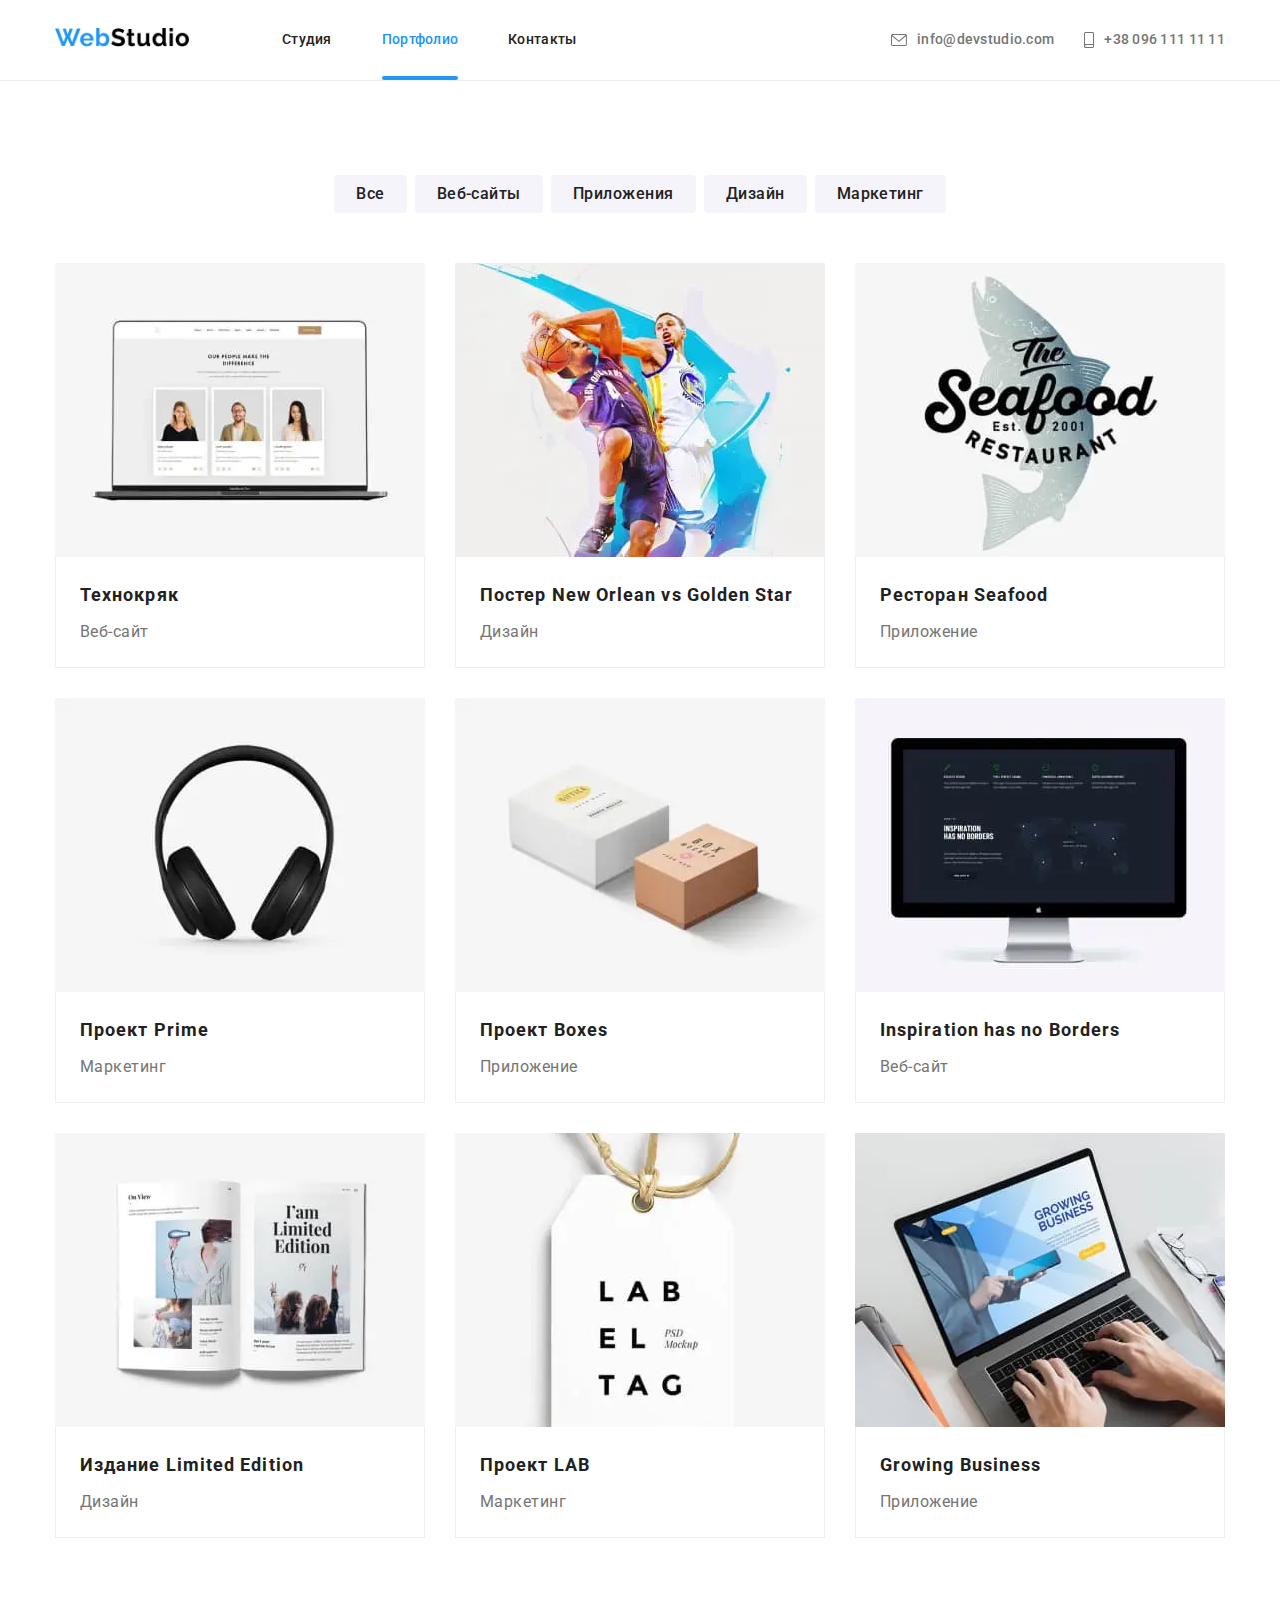
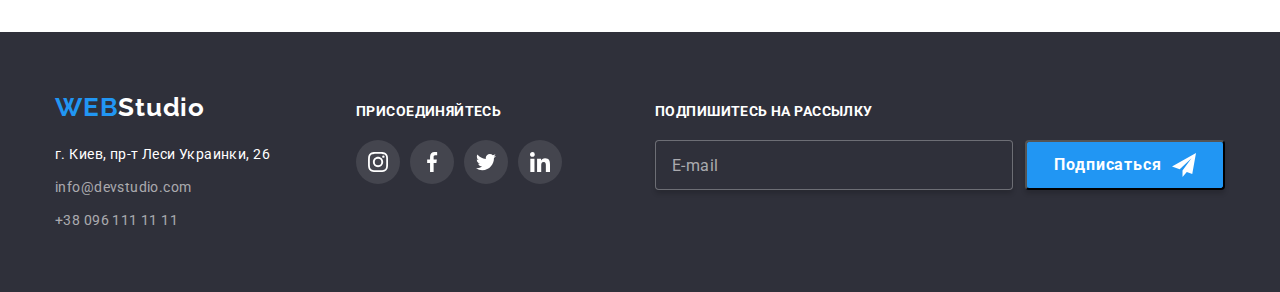
==== commit 7ab59bb8: "edit links" ====
--- a/portfolio.html
+++ b/portfolio.html
@@ -385,8 +385,8 @@
               <a class="footer--logo" href="./index.html"><span class="footer--design-logo">WEB</span>Studio</a>
               <address class="address">
                 <p class="adress--text">г. Киев, пр-т Леси Украинки, 26</p>
-                <a class="adress--link" href="mailto:info@example.com">info@example.com</a>
-                <a class="adress--link" href="tel:+380991111111">+38 099 111 11 11</a>
+                <a class="adress--link" href="mailto:info@devstudio.com">info@devstudio.com</a>
+                <a class="adress--link" href="tel:+380961111111">+38 096 111 11 11</a>
               </address>
             </div>
             <div class="social">
@@ -398,14 +398,15 @@
               </a>
               <a class="social--link" href="">
                 <svg class="social--icon" width="20px" height="20">
-                  <use href="./images/symbol.svg#icon-twitter-1"></use>
+                  <use href="./images/symbol.svg#icon-facebook-1"></use>
                 </svg>
               </a>
               <a class="social--link" href="">
                 <svg class="social--icon" width="20px" height="20">
-                  <use href="./images/symbol.svg#icon-facebook-1"></use>
+                  <use href="./images/symbol.svg#icon-twitter-1"></use>
                 </svg>
               </a>
+             
               <a class="social--link" href="">
                 <svg class="social--icon" width="20px" height="20">
                   <use href="./images/symbol.svg#icon-linkedin-1"></use>
